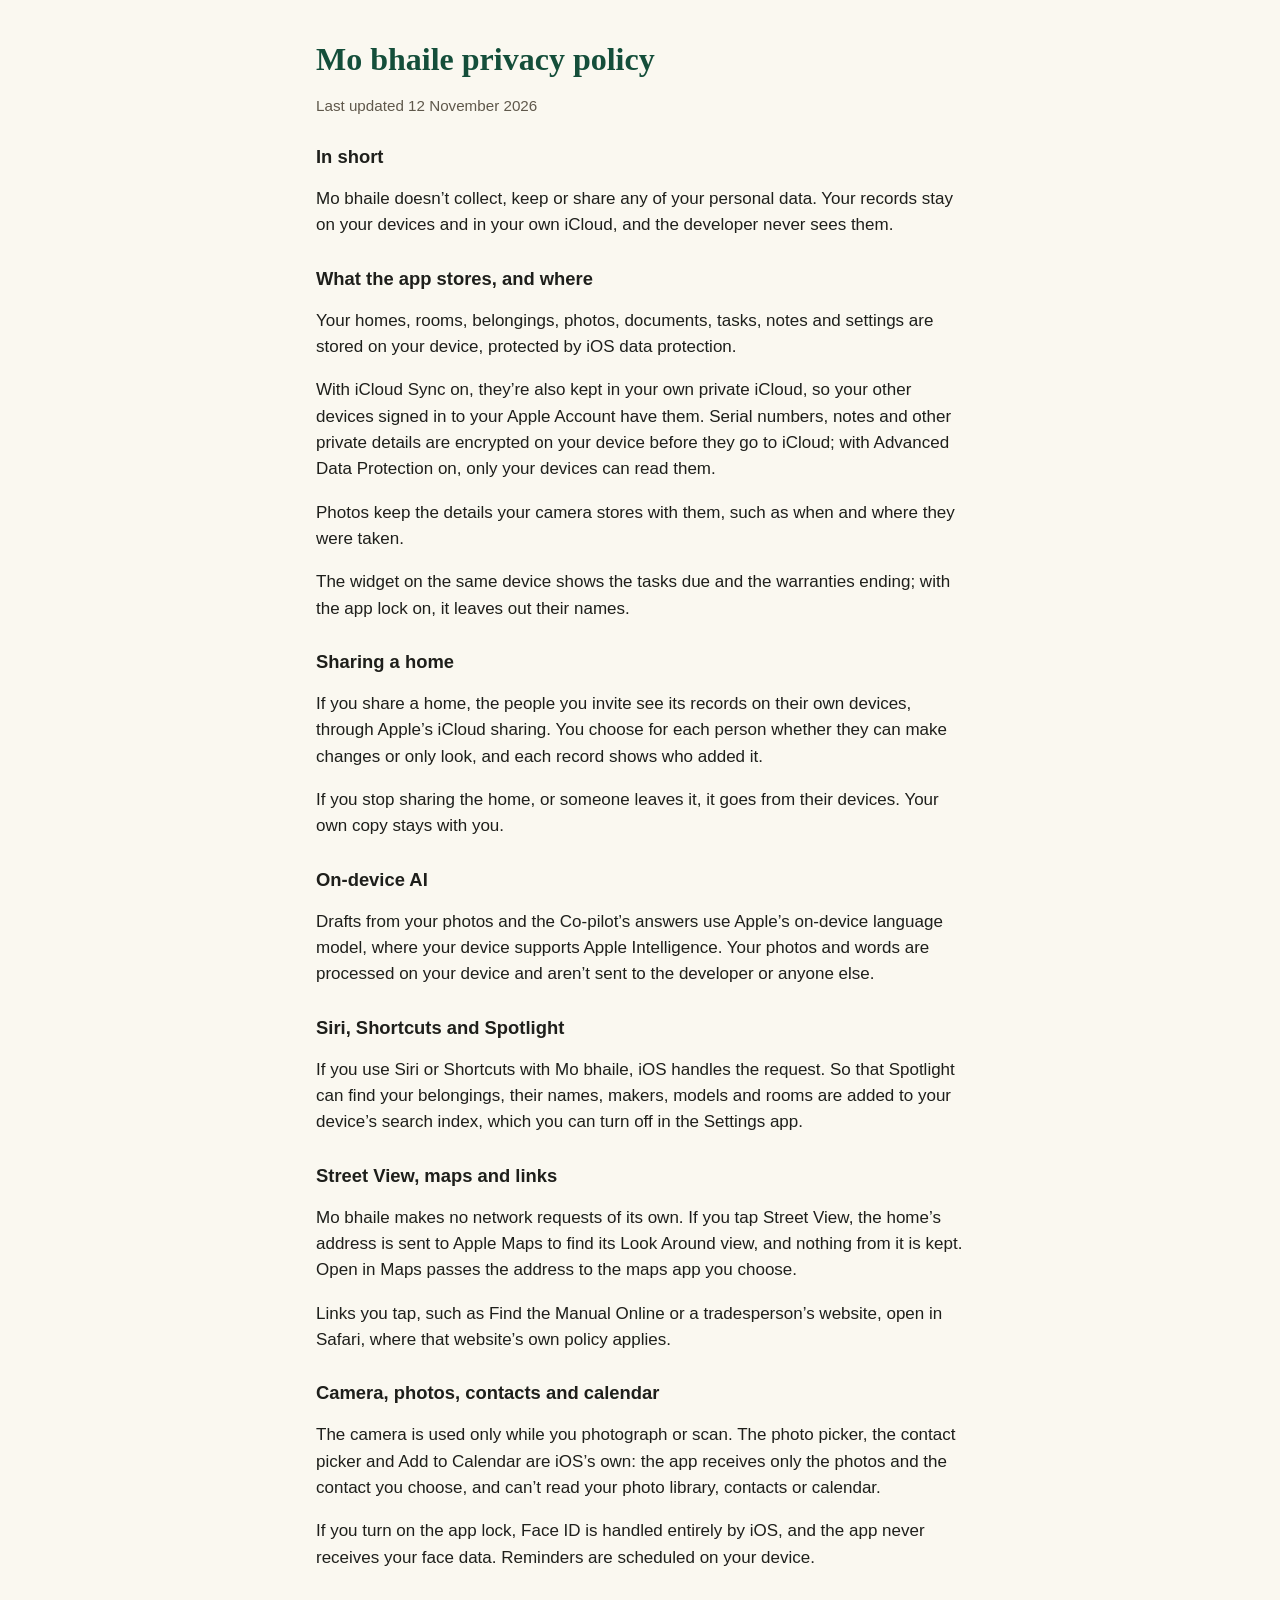
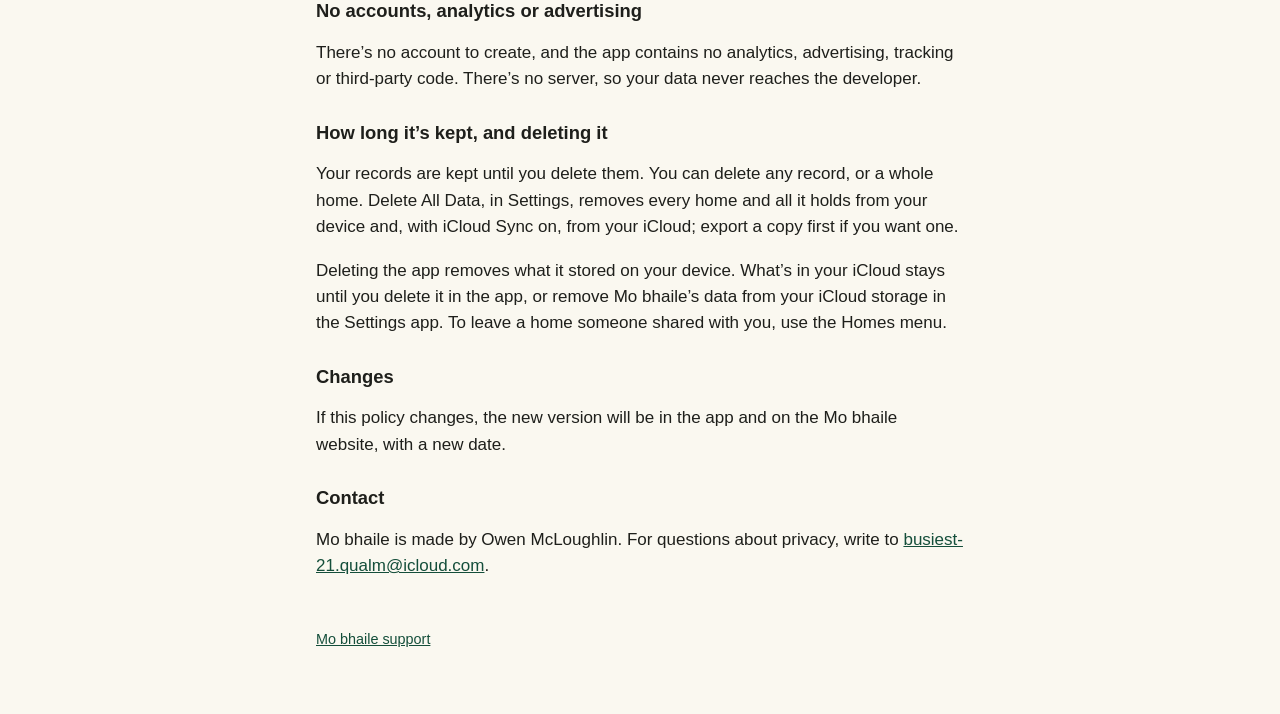
==== privacy.html @ 912e7eb3 "Mo bhaile support page and privacy policy Co-Authored-By: Claude Opus 5.5 <noreply@anthropic.com>" ====
<!doctype html>
<html lang="en-IE">
<head>
<meta charset="utf-8">
<meta name="viewport" content="width=device-width, initial-scale=1">
<title>Mo bhaile privacy policy</title>
<link rel="stylesheet" href="style.css">
</head>
<body>
<main>
<!-- The same words as the app's copy (App/Persistence/PrivacyPolicy.swift); PrivacyPolicyTests compares them. -->
<h1>Mo bhaile privacy policy</h1>
<p class="muted">Last updated 12 November 2026</p>

<h2>In short</h2>
<p>Mo bhaile doesn’t collect, keep or share any of your personal data. Your records stay on your devices and in your own iCloud, and the developer never sees them.</p>

<h2>What the app stores, and where</h2>
<p>Your homes, rooms, belongings, photos, documents, tasks, notes and settings are stored on your device, protected by iOS data protection.</p>
<p>With iCloud Sync on, they’re also kept in your own private iCloud, so your other devices signed in to your Apple Account have them. Serial numbers, notes and other private details are encrypted on your device before they go to iCloud; with Advanced Data Protection on, only your devices can read them.</p>
<p>Photos keep the details your camera stores with them, such as when and where they were taken.</p>
<p>The widget on the same device shows the tasks due and the warranties ending; with the app lock on, it leaves out their names.</p>

<h2>Sharing a home</h2>
<p>If you share a home, the people you invite see its records on their own devices, through Apple’s iCloud sharing. You choose for each person whether they can make changes or only look, and each record shows who added it.</p>
<p>If you stop sharing the home, or someone leaves it, it goes from their devices. Your own copy stays with you.</p>

<h2>On-device AI</h2>
<p>Drafts from your photos and the Co-pilot’s answers use Apple’s on-device language model, where your device supports Apple Intelligence. Your photos and words are processed on your device and aren’t sent to the developer or anyone else.</p>

<h2>Siri, Shortcuts and Spotlight</h2>
<p>If you use Siri or Shortcuts with Mo bhaile, iOS handles the request. So that Spotlight can find your belongings, their names, makers, models and rooms are added to your device’s search index, which you can turn off in the Settings app.</p>

<h2>Street View, maps and links</h2>
<p>Mo bhaile makes no network requests of its own. If you tap Street View, the home’s address is sent to Apple Maps to find its Look Around view, and nothing from it is kept. Open in Maps passes the address to the maps app you choose.</p>
<p>Links you tap, such as Find the Manual Online or a tradesperson’s website, open in Safari, where that website’s own policy applies.</p>

<h2>Camera, photos, contacts and calendar</h2>
<p>The camera is used only while you photograph or scan. The photo picker, the contact picker and Add to Calendar are iOS’s own: the app receives only the photos and the contact you choose, and can’t read your photo library, contacts or calendar.</p>
<p>If you turn on the app lock, Face ID is handled entirely by iOS, and the app never receives your face data. Reminders are scheduled on your device.</p>

<h2>No accounts, analytics or advertising</h2>
<p>There’s no account to create, and the app contains no analytics, advertising, tracking or third-party code. There’s no server, so your data never reaches the developer.</p>

<h2>How long it’s kept, and deleting it</h2>
<p>Your records are kept until you delete them. You can delete any record, or a whole home. Delete All Data, in Settings, removes every home and all it holds from your device and, with iCloud Sync on, from your iCloud; export a copy first if you want one.</p>
<p>Deleting the app removes what it stored on your device. What’s in your iCloud stays until you delete it in the app, or remove Mo bhaile’s data from your iCloud storage in the Settings app. To leave a home someone shared with you, use the Homes menu.</p>

<h2>Changes</h2>
<p>If this policy changes, the new version will be in the app and on the Mo bhaile website, with a new date.</p>

<h2>Contact</h2>
<p>Mo bhaile is made by Owen McLoughlin. For questions about privacy, write to <a href="mailto:busiest-21.qualm@icloud.com">busiest-21.qualm@icloud.com</a>.</p>

<footer><a href="index.html">Mo bhaile support</a></footer>
</main>
</body>
</html>
---- style.css ----
/* The Hearth design's colours (App/Resources/Assets.xcassets), light and dark. */
:root { --ground: #FAF8F0; --card: #FFFFFF; --ink: #1E1F1B; --muted: #5F584B; --deep: #144E3A; --line: #EDE7D8; }
@media (prefers-color-scheme: dark) {
  :root { --ground: #141613; --card: #1F221D; --ink: #ECEBE4; --muted: #B3AB9C; --deep: #8FD6B2; --line: #34382F; }
}
* { box-sizing: border-box; }
body { margin: 0; background: var(--ground); color: var(--ink); font: 17px/1.55 -apple-system, BlinkMacSystemFont, "Helvetica Neue", Arial, sans-serif; }
main { max-width: 680px; margin: 0 auto; padding: 40px 16px 64px; }
h1 { font: 600 2rem/1.2 Georgia, "Times New Roman", serif; color: var(--deep); margin: 0 0 8px; }
h2 { font: 600 1.15rem/1.3 -apple-system, BlinkMacSystemFont, "Helvetica Neue", Arial, sans-serif; margin: 28px 0 6px; }
.muted { color: var(--muted); font-size: 0.95rem; }
.card { background: var(--card); border: 1px solid var(--line); border-radius: 20px; padding: 18px 20px; margin: 20px 0; }
a { color: var(--deep); }
footer { margin-top: 48px; color: var(--muted); font-size: 0.9rem; }
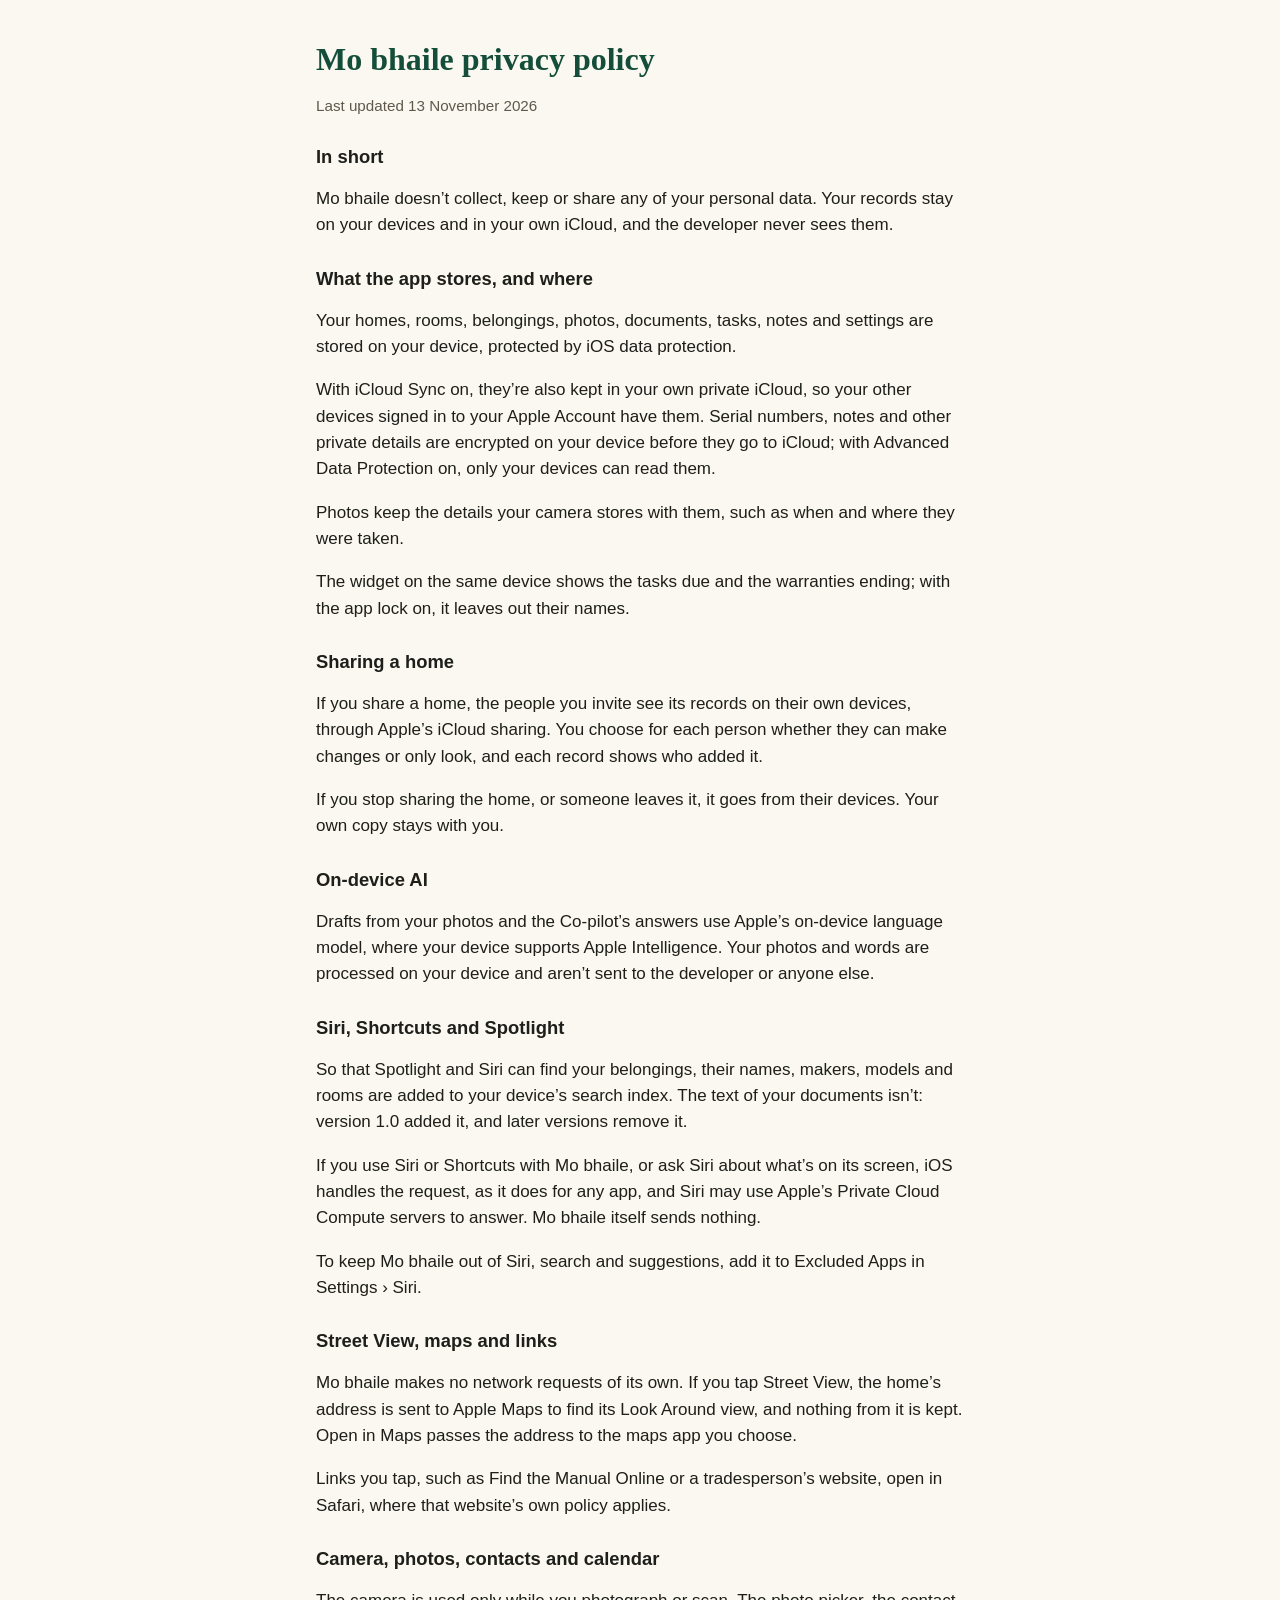
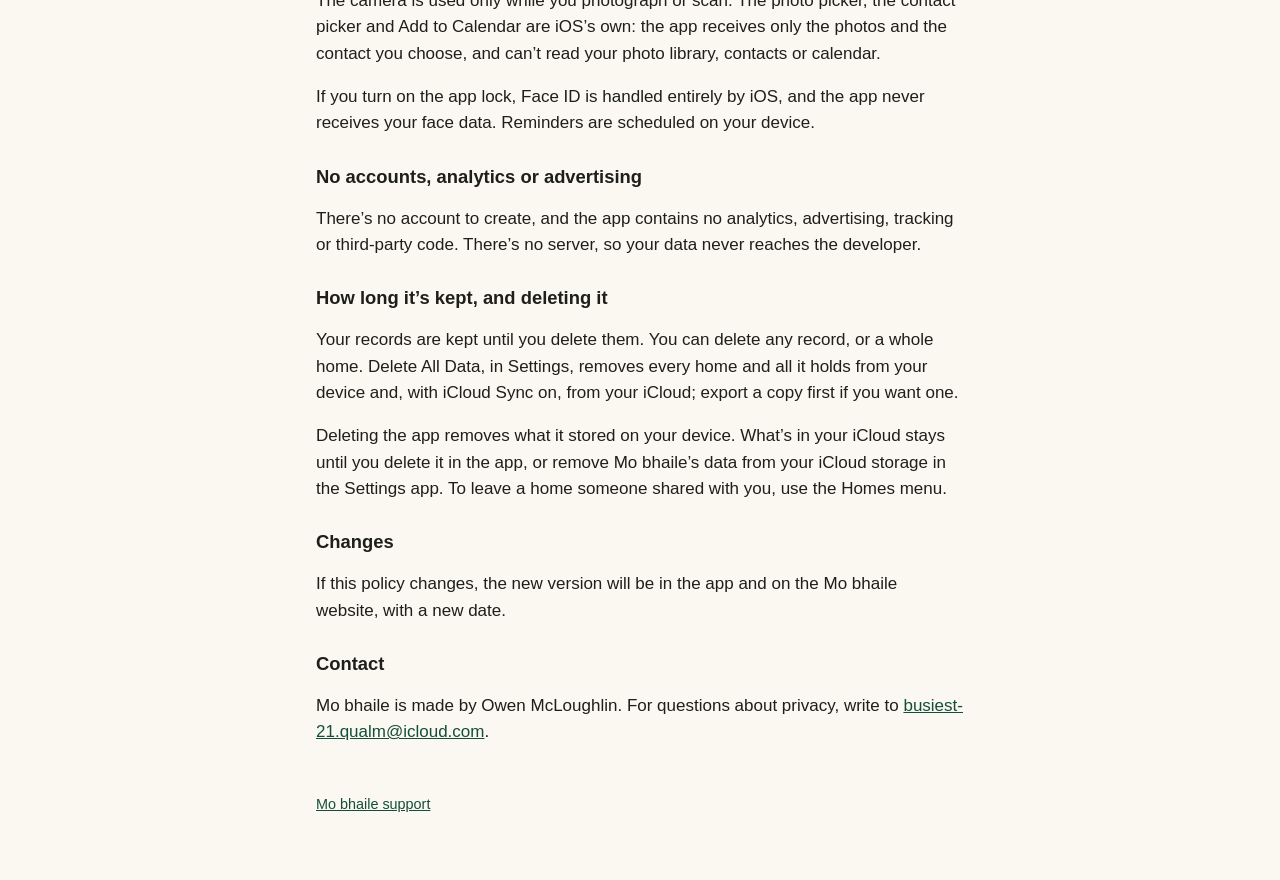
==== commit af5c1d41: "Privacy policy: what Spotlight holds, and Siri Documents' text is no longer added to the device's se" ====
--- a/privacy.html
+++ b/privacy.html
@@ -10,7 +10,7 @@
 <main>
 <!-- The same words as the app's copy (App/Persistence/PrivacyPolicy.swift); PrivacyPolicyTests compares them. -->
 <h1>Mo bhaile privacy policy</h1>
-<p class="muted">Last updated 12 November 2026</p>
+<p class="muted">Last updated 13 November 2026</p>
 
 <h2>In short</h2>
 <p>Mo bhaile doesn’t collect, keep or share any of your personal data. Your records stay on your devices and in your own iCloud, and the developer never sees them.</p>
@@ -29,7 +29,9 @@
 <p>Drafts from your photos and the Co-pilot’s answers use Apple’s on-device language model, where your device supports Apple Intelligence. Your photos and words are processed on your device and aren’t sent to the developer or anyone else.</p>
 
 <h2>Siri, Shortcuts and Spotlight</h2>
-<p>If you use Siri or Shortcuts with Mo bhaile, iOS handles the request. So that Spotlight can find your belongings, their names, makers, models and rooms are added to your device’s search index, which you can turn off in the Settings app.</p>
+<p>So that Spotlight and Siri can find your belongings, their names, makers, models and rooms are added to your device’s search index. The text of your documents isn’t: version 1.0 added it, and later versions remove it.</p>
+<p>If you use Siri or Shortcuts with Mo bhaile, or ask Siri about what’s on its screen, iOS handles the request, as it does for any app, and Siri may use Apple’s Private Cloud Compute servers to answer. Mo bhaile itself sends nothing.</p>
+<p>To keep Mo bhaile out of Siri, search and suggestions, add it to Excluded Apps in Settings › Siri.</p>
 
 <h2>Street View, maps and links</h2>
 <p>Mo bhaile makes no network requests of its own. If you tap Street View, the home’s address is sent to Apple Maps to find its Look Around view, and nothing from it is kept. Open in Maps passes the address to the maps app you choose.</p>
